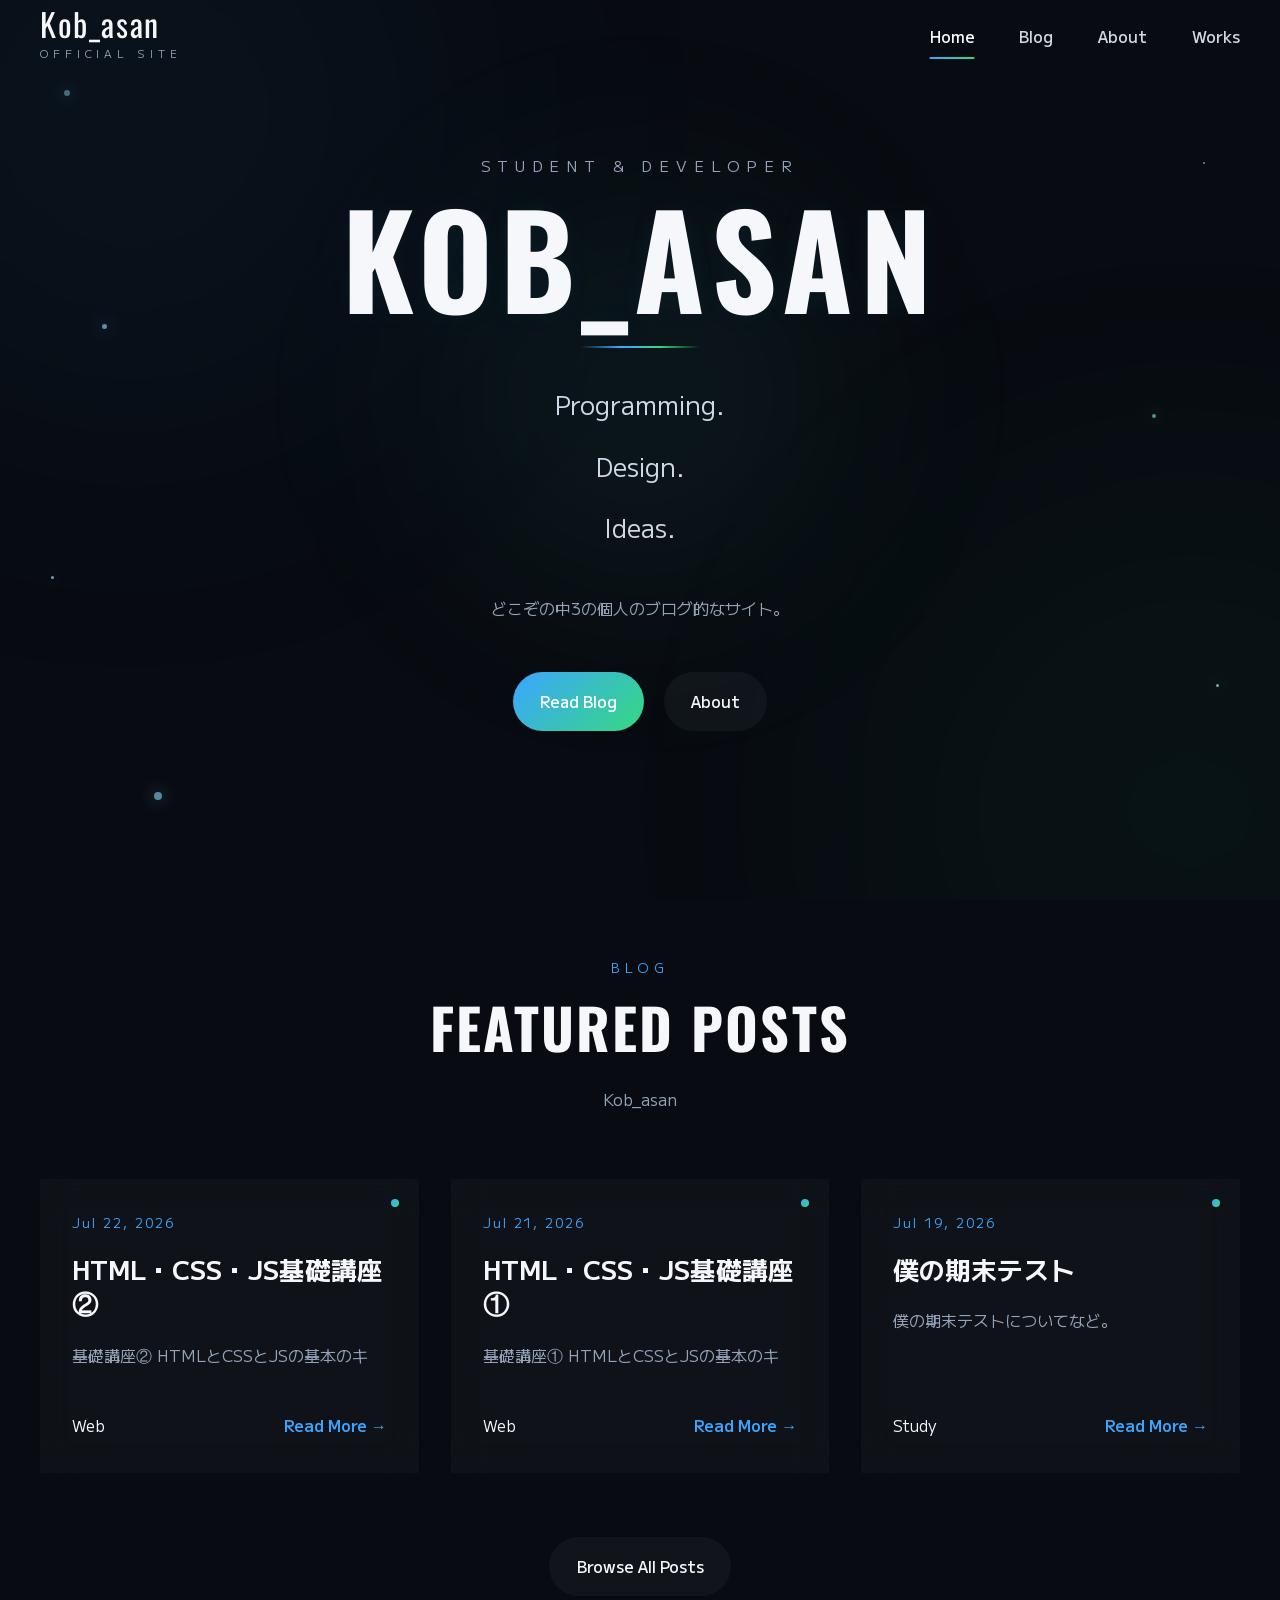
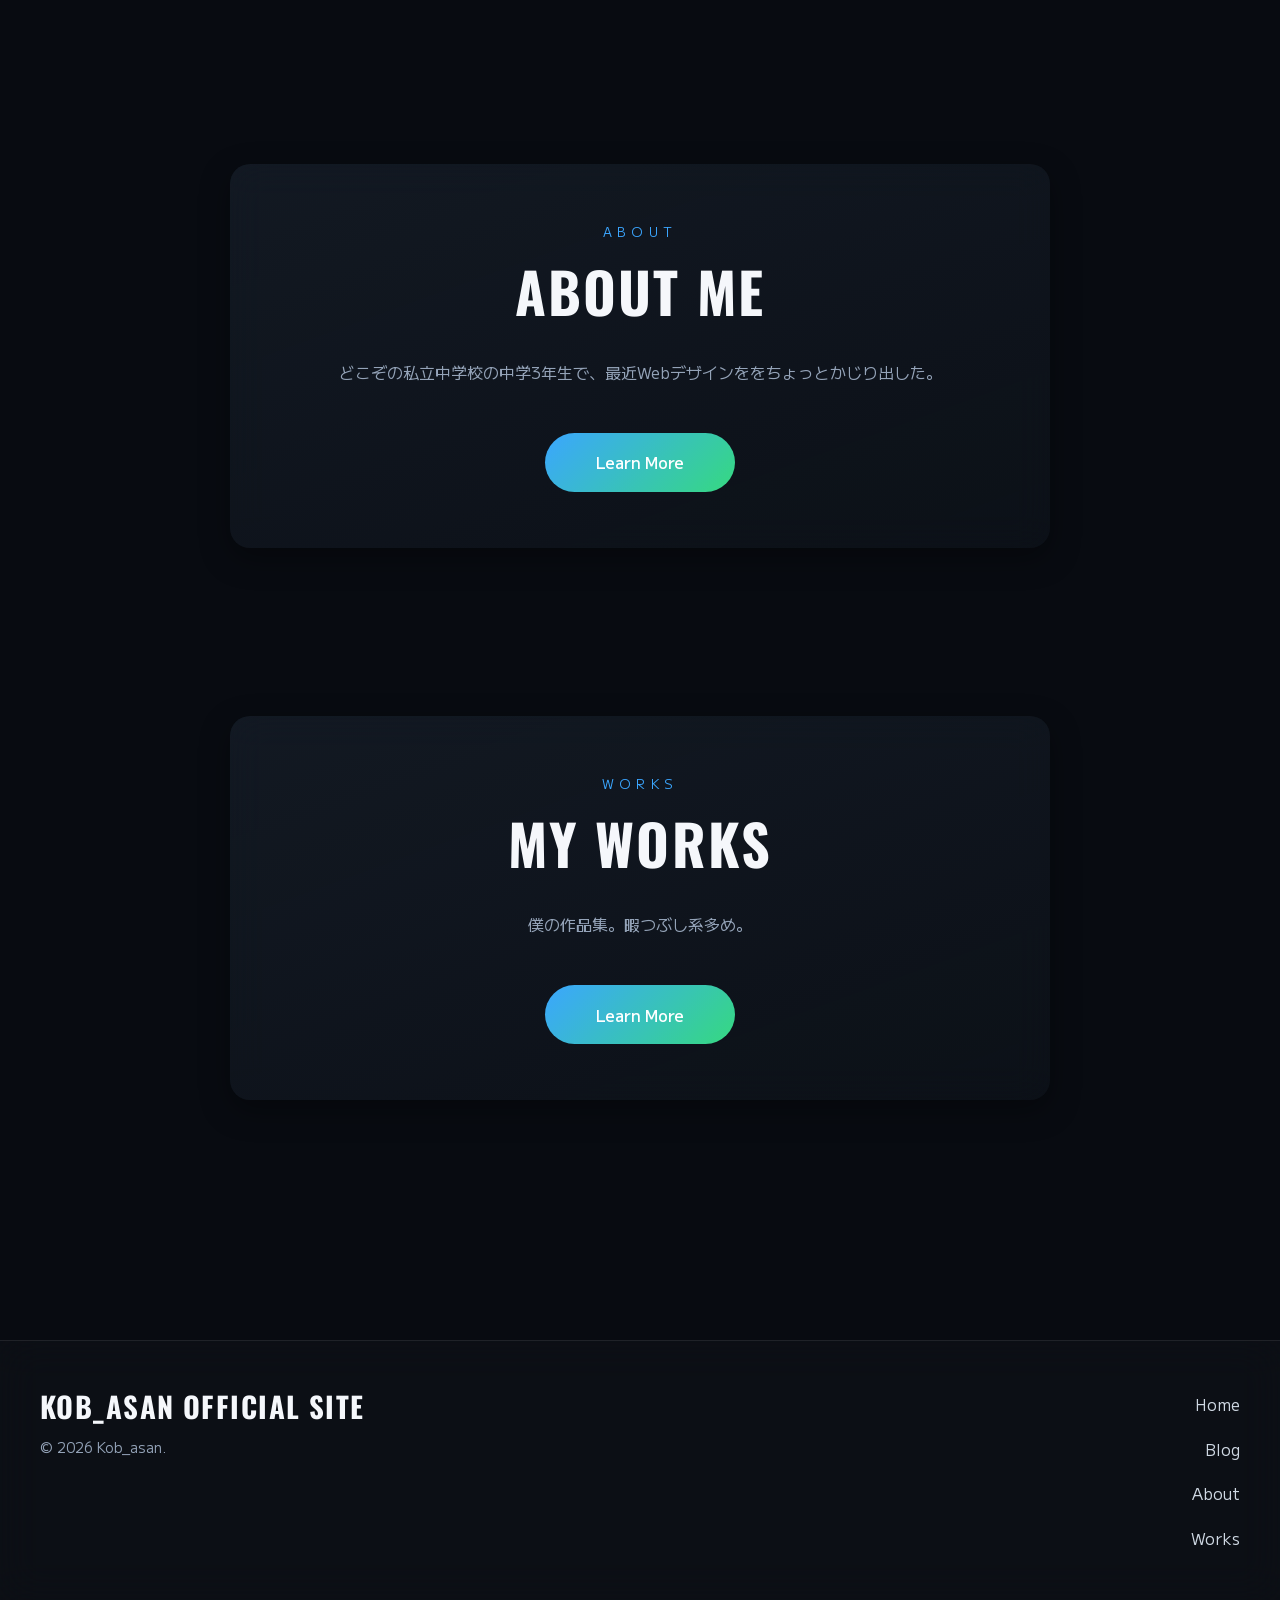
==== index.html @ 346f551e "Add files via upload" ====
<!DOCTYPE html>
<html lang="ja">

<head>

    <!-- ==========================================
         Basic
    ========================================== -->

    <meta charset="UTF-8">

    <meta name="viewport"
          content="width=device-width, initial-scale=1.0">

    <title>Kob_asan Official Site</title>

    <meta name="description"
          content="Kob_asan Official Site">

    <meta name="theme-color"
          content="#080b11">

    <link rel="icon" href="assets/favicon/favicon.jpg">

    <!-- ==========================================
         Fonts
    ========================================== -->

    <link rel="preconnect"
          href="https://fonts.googleapis.com">

    <link rel="preconnect"
          href="https://fonts.gstatic.com"
          crossorigin>

    <link href="https://fonts.googleapis.com/css2?family=M+PLUS+1:wght@300;400;500;700&family=Oswald:wght@400;500;700&display=swap"
          rel="stylesheet">

    <!-- ==========================================
         CSS
    ========================================== -->

    <link rel="stylesheet" href="assets/css/reset.css">

    <link rel="stylesheet" href="assets/css/variables.css">

    <link rel="stylesheet" href="assets/css/common.css">

    <link rel="stylesheet" href="assets/css/layout.css">

    <link rel="stylesheet" href="assets/css/header.css">

    <link rel="stylesheet" href="assets/css/footer.css">

    <link rel="stylesheet" href="assets/css/background.css">

    <link rel="stylesheet" href="assets/css/animation.css">

    <link rel="stylesheet" href="assets/css/components.css">

    <link rel="stylesheet" href="assets/css/pages/home.css">

    <link rel="stylesheet" href="assets/css/splash.css">

</head>

<body>

    <!-- ==========================================
         Splash
    ========================================== -->

    <div id="splash">

        <div class="splash-inner">

            <h1>
                Kob_asan
            </h1>

            <p>
                Official Site
            </p>

            <span class="splash-wave"></span>

        </div>

    </div>

    <!-- ==========================================
         Background
    ========================================== -->

    <div class="background">

        <div class="stars"></div>

    </div>

    <!-- ==========================================
         Header
    ========================================== -->

    <header class="site-header">

        <div class="header-inner">

            <a href="index.html" class="site-logo">

                <span class="site-logo-main">
                    Kob_asan
                </span>

                <span class="site-logo-sub">
                    OFFICIAL SITE
                </span>

            </a>

            <nav class="site-nav">

                <a href="index.html">
                    Home
                </a>

                <a href="blog.html">
                    Blog
                </a>

                <a href="about.html">
                    About
                </a>

                <a href="works.html">
                    Works
                </a> 

            </nav>

        </div>

    </header>

    <!-- ==========================================
         Hero
    ========================================== -->

    <main>

        <section class="hero">

            <div class="container">

                <div class="hero-content">

                    <p class="hero-subtitle fade-in delay-1">
                        Student &amp; Developer
                    </p>

                    <h1 class="hero-title fade-in delay-2">
                        Kob_asan
                    </h1>

                    <div class="hero-line fade-in delay-2"></div>

                    <div class="hero-keywords">

                        <p class="fade-in delay-3">
                            Programming.
                        </p>

                        <p class="fade-in delay-4">
                            Design.
                        </p>

                        <p class="fade-in delay-4">
                            Ideas.
                        </p>

                    </div>

                    <p class="hero-description fade-in delay-4">
                        どこぞの中3の個人のブログ的なサイト。
                    </p>

                    <div class="hero-buttons fade-in delay-4">

                        <a href="blog.html" class="button">
                            Read Blog
                        </a>

                        <a href="about.html" class="button button-outline">
                            About
                        </a>

                    </div>

                </div>

            </div>

        </section>
    
    <!-- ==========================================
         Featured Posts
    ========================================== -->

        <section class="featured section">

            <div class="container">

                <div class="section-heading fade-in">

                    <p class="section-label">
                        BLOG
                    </p>

                    <h2 class="section-title">
                        Featured Posts
                    </h2>

                    <p class="section-description">
                        Kob_asan
                    </p>

                </div>

                <a class="featured-grid">
                    
                    <div>

                         <p class="featured-card-date">
                             2026.07.16
                         </p>
                         
                         <h3 class="featured-card-title">                           
                            タイトル                        
                         </h3>
                        
                         <p class="featured-card-description">
                            説明                       
                         </p>

                    </div>
                    
                    <div class="featured-card-footer">
                        
                        <span class="category">
                            Website
                        </span>
                        
                        <span class="featured-read">
                            Read More →
                        </span>
                    
                    </div>
                
                </a>

                <div class="section-link fade-in">

                    <a
                        href="blog.html"
                        class="button button-outline">

                        Browse All Posts

                    </a>

                </div>

            </div>

        </section>
    
    <!-- ==========================================
          About Preview
    ========================================== -->

        <section class="about-preview section">

            <div class="container">

                <div class="about-preview-card card fade-in">

                    <p class="section-label">
                        ABOUT
                    </p>

                    <h2 class="section-title">
                        About Me
                    </h2>

                    <p class="about-preview-text">
                        どこぞの私立中学校の中学3年生で、最近Webデザインををちょっとかじり出した。
                    </p>

                    <a
                        href="about.html"
                        class="button">

                        Learn More

                    </a>

                </div>

            </div>

        </section>

    <!-- ==========================================
          Works Preview
    ========================================== -->

        <section class="about-preview section">

            <div class="container">

                <div class="about-preview-card card fade-in">

                    <p class="section-label">
                        Works
                    </p>

                    <h2 class="section-title">
                        My Works
                    </h2>

                    <p class="about-preview-text">
                        僕の作品集。暇つぶし系多め。
                    </p>

                    <a
                        href="works.html"
                        class="button">

                        Learn More

                    </a>

                </div>

            </div>

        </section>
    
    <!-- ==========================================
         Footer
    ========================================== -->

    <footer class="site-footer">

        <div class="footer-inner">

            <div class="footer-info">

                <h2 class="footer-title">
                    Kob_asan Official Site
                </h2>

                <p class="footer-copy">
                    © <span id="copyright-year"></span> Kob_asan.
                </p>

            </div>

            <nav class="footer-nav">

                <a href="index.html">
                    Home
                </a>

                <a href="blog.html">
                    Blog
                </a>

                <a href="about.html">
                    About
                </a>

                <a href="works.html">
                    Works
                </a> 

            </nav>

        </div>

    </footer>

    <!-- ==========================================
         JavaScript
    ========================================== -->

    <script
        type="module"
        src="assets/js/main.js">
    </script>

    <script
        type="module"
        src="assets/js/splash.js">
    </script>

</body>

</html>
---- assets/css/variables.css ----
/* ==========================================================
   VARIABLES.CSS
   Kob_asan Official Site
   ========================================================== */

:root {

    /* ==========================================
       Colors
    ========================================== */

    --color-bg: #080b11;
    --color-bg-secondary: #0f1520;
    --color-surface: #141b24;
    --color-surface-hover: #1a2431;

    --color-primary: #3ba6ff;
    --color-secondary: #36d980;

    --color-text: #f5f7fb;
    --color-text-light: #cfd8e3;
    --color-text-muted: #94a3b8;

    --color-border: rgba(255, 255, 255, 0.08);

    --color-shadow: rgba(0, 0, 0, 0.35);

    --color-success: #36d980;
    --color-warning: #ffcc66;
    --color-danger: #ff6b6b;
    --color-info: #3ba6ff;

    /* ==========================================
       Background Effects
    ========================================== */

    --blur-blue: rgba(59, 166, 255, 0.18);
    --blur-green: rgba(54, 217, 128, 0.16);

    --star-color: rgba(255, 255, 255, 0.85);

    /* ==========================================
       Typography
    ========================================== */

    --font-body: "M PLUS 1", sans-serif;
    --font-heading: "Oswald", "M PLUS 1", sans-serif;

    --font-size-xs: 0.75rem;
    --font-size-sm: 0.875rem;
    --font-size-md: 1rem;
    --font-size-lg: 1.125rem;
    --font-size-xl: 1.5rem;
    --font-size-2xl: 2rem;
    --font-size-3xl: 3rem;
    --font-size-4xl: 4.5rem;

    --font-weight-regular: 400;
    --font-weight-medium: 500;
    --font-weight-bold: 700;

    --line-height-body: 1.9;
    --line-height-heading: 1.2;

    /* ==========================================
       Layout
    ========================================== */

    --container-width: 1200px;
    --container-padding: 24px;

    --header-height: 72px;

    --section-space: 120px;

    /* ==========================================
       Radius
    ========================================== */

    --radius-sm: 8px;
    --radius-md: 14px;
    --radius-lg: 20px;
    --radius-xl: 28px;
    --radius-round: 9999px;

    /* ==========================================
       Shadow
    ========================================== */

    --shadow-sm: 0 4px 12px var(--color-shadow);
    --shadow-md: 0 10px 30px var(--color-shadow);
    --shadow-lg: 0 20px 60px var(--color-shadow);

    /* ==========================================
       Transition
    ========================================== */

    --transition-fast: .2s ease;
    --transition-normal: .35s ease;
    --transition-slow: .6s ease;

    /* ==========================================
       Layer
    ========================================== */

    --z-background: -10;
    --z-base: 1;
    --z-header: 1000;
    --z-overlay: 2000;
    --z-modal: 3000;

}
---- assets/css/common.css ----
/* ==========================================================
   COMMON.CSS
   Kob_asan Official Site
   ========================================================== */

html {
    overflow-x: hidden;
}

body {
    background: var(--color-bg);
    color: var(--color-text);

    font-family:
        var(--font-body),
        "M PLUS 1",
        sans-serif;
    font-size: var(--font-size-md);
    font-weight: var(--font-weight-regular);
    line-height: var(--line-height-body);

    overflow-x: hidden;
    position: relative;

    min-height: 100vh;
}

::selection {
    background: rgba(59, 166, 255, .28);
    color: var(--color-text);
}

main {
    position: relative;
    z-index: var(--z-base);
}

section {
    padding: var(--section-space) 0;
}

a {
    transition:
        color var(--transition-normal),
        opacity var(--transition-normal);
}

a:hover {
    color: var(--color-primary);
}

button {
    transition:
        background var(--transition-normal),
        color var(--transition-normal),
        transform var(--transition-fast),
        opacity var(--transition-fast);
}

button:hover {
    transform: translateY(-2px);
}

button:active {
    transform: translateY(0);
}

h1,
h2,
h3,
h4,
h5,
h6 {
    color: var(--color-text);
    line-height: var(--line-height-heading);
    font-weight: var(--font-weight-bold);
}

h1,
h2 {
    font-family:
        var(--font-heading),
        var(--font-body),
        "M PLUS 1",
        sans-serif;

    letter-spacing: .04em;
    text-transform: uppercase;
}

h3,
h4,
h5,
h6 {
    font-family: var(--font-body);
}

p {
    color: var(--color-text-light);
}

strong {
    color: var(--color-text);
    font-weight: var(--font-weight-bold);
}

small {
    color: var(--color-text-muted);
    font-size: var(--font-size-sm);
}

code,
pre {
    font-family:
        "SFMono-Regular",
        Consolas,
        "Liberation Mono",
        Menlo,
        monospace;
}

input,
textarea,
select {
    width: 100%;
}

textarea {
    resize: vertical;
}

iframe {
    border: 0;
    display: block;
}

hr {
    height: 1px;
    background: var(--color-border);
}

::-webkit-scrollbar {
    width: 3px;
}

::-webkit-scrollbar-track {
    background: var(--color-bg);
}

::-webkit-scrollbar-thumb {
    background: linear-gradient(
        180deg,
        var(--color-primary),
        var(--color-secondary)
    );
    border-radius: var(--radius-round);
}

::-webkit-scrollbar-thumb:hover {
    filter: brightness(1.15);
}

::placeholder {
    color: var(--color-text-muted);
    opacity: 1;
}
---- assets/css/layout.css ----
/* ==========================================================
   LAYOUT.CSS
   Kob_asan Official Site
   ========================================================== */

.container {
    width: min(100% - (var(--container-padding) * 2), var(--container-width));
    margin-inline: auto;
}

.container-sm {
    width: min(100% - (var(--container-padding) * 2), 900px);
    margin-inline: auto;
}

.container-lg {
    width: min(100% - (var(--container-padding) * 2), 1400px);
    margin-inline: auto;
}

.section {
    padding: var(--section-space) 0;
}

.section-sm {
    padding: calc(var(--section-space) * 0.5) 0;
}

.section-lg {
    padding: calc(var(--section-space) * 1.4) 0;
}

.flex {
    display: flex;
}

.flex-center {
    display: flex;
    align-items: center;
    justify-content: center;
}

.flex-between {
    display: flex;
    align-items: center;
    justify-content: space-between;
}

.flex-column {
    display: flex;
    flex-direction: column;
}

.grid {
    display: grid;
}

.grid-2 {
    display: grid;
    grid-template-columns: repeat(2, minmax(0, 1fr));
    gap: 32px;
}

.grid-3 {
    display: grid;
    grid-template-columns: repeat(3, minmax(0, 1fr));
    gap: 32px;
}

.grid-4 {
    display: grid;
    grid-template-columns: repeat(4, minmax(0, 1fr));
    gap: 24px;
}

.stack-xs>*+* {
    margin-top: 8px;
}

.stack-sm>*+* {
    margin-top: 16px;
}

.stack-md>*+* {
    margin-top: 24px;
}

.stack-lg>*+* {
    margin-top: 40px;
}

.stack-xl>*+* {
    margin-top: 64px;
}

.cluster {
    display: flex;
    flex-wrap: wrap;
    align-items: center;
    gap: 16px;
}

.center {
    text-align: center;
}

.full-height {
    min-height: 100vh;
}

.spacer {
    flex: 1;
}

.hidden {
    display: none !important;
}

@media (max-width: 1024px) {

    .grid-4 {
        grid-template-columns: repeat(2, minmax(0, 1fr));
    }

}

@media (max-width: 768px) {

    .grid-2,
    .grid-3,
    .grid-4 {
        grid-template-columns: 1fr;
    }

    .section {
        padding: 80px 0;
    }

    .section-lg {
        padding: 110px 0;
    }

}
---- assets/css/header.css ----
/* ==========================================================
   HEADER.CSS
   Kob_asan Official Site
   ========================================================== */

.site-header {

    position: fixed;
    inset: 0 0 auto 0;

    height: var(--header-height);

    z-index: var(--z-header);

    transition:
        background var(--transition-normal),
        backdrop-filter var(--transition-normal),
        box-shadow var(--transition-normal);

}

.site-header.scrolled {

    background: rgba(8, 11, 17, .55);

    backdrop-filter: blur(18px);
    -webkit-backdrop-filter: blur(18px);

    box-shadow:
        0 12px 40px rgba(0,0,0,.25);

}

.header-inner {

    width: min(100% - (var(--container-padding) * 2), var(--container-width));

    height: 100%;

    margin-inline: auto;

    display: flex;

    align-items: center;

    justify-content: space-between;

}

.site-logo {

    display: flex;

    flex-direction: column;

    justify-content: center;

    gap: .15rem;

}

.site-logo-main {

    font-family: var(--font-heading);

    font-size: 2rem;

    line-height: 1;

    letter-spacing: .05em;

    color: var(--color-text);

    transition: color var(--transition-normal);

}

.site-logo-sub {

    font-size: .68rem;

    letter-spacing: .45em;

    color: var(--color-text-muted);

}

.site-logo:hover .site-logo-main{

    color: var(--color-primary);

}

.site-nav{

    display:flex;

    align-items:center;

    gap:2.8rem;

}

.site-nav a{

    position:relative;

    color:var(--color-text-light);

    font-weight:500;

    transition:color var(--transition-normal);

}

.site-nav a::after{

    content:"";

    position:absolute;

    left:50%;

    bottom:-8px;

    width:0;

    height:2px;

    border-radius:999px;

    transform:translateX(-50%);

    background:linear-gradient(
        90deg,
        var(--color-primary),
        var(--color-secondary)
    );

    transition:width var(--transition-normal);

}

.site-nav a:hover,
.site-nav a.active{

    color:var(--color-text);

}

.site-nav a:hover::after,
.site-nav a.active::after{

    width:100%;

}

.header-spacer{

    height:var(--header-height);

}

/* ==========================
   Tablet
========================== */

@media (max-width:768px){

    .header-inner{

        width:min(100% - 32px, var(--container-width));

    }

    .site-logo-main{

        font-size:1.7rem;

    }

    .site-nav{

        gap:1.5rem;

    }

}

/* ==========================
   Mobile
========================== */

@media (max-width:560px){

    .site-header{

        height:64px;

    }

    .header-spacer{

        height:64px;

    }

    .site-logo-main{

        font-size:1.45rem;

    }

    .site-logo-sub{

        font-size:.55rem;

        letter-spacing:.35em;

    }

    .site-nav{

        gap:1rem;

    }

    .site-nav a{

        font-size:.92rem;

    }

}
---- assets/css/footer.css ----
/* ==========================================================
   FOOTER.CSS
   Kob_asan Official Site
   ========================================================== */

.site-footer {
    position: relative;

    margin-top: var(--section-space);

    border-top: 1px solid var(--color-border);

    background: rgba(255, 255, 255, 0.02);
}

.footer-inner {
    width: min(100% - (var(--container-padding) * 2), var(--container-width));

    margin-inline: auto;

    padding: 48px 0;

    display: flex;
    justify-content: space-between;
    align-items: flex-start;
    gap: 48px;
}

.footer-info {
    display: flex;
    flex-direction: column;
    gap: 10px;
}

.footer-title {
    font-family: var(--font-heading);
    font-size: 1.8rem;
    font-weight: var(--font-weight-bold);

    letter-spacing: .05em;
    text-transform: uppercase;

    color: var(--color-text);
}

.footer-copy {
    color: var(--color-text-muted);
    font-size: var(--font-size-sm);
}

.footer-nav {
    display: flex;
    flex-direction: column;
    align-items: flex-end;
    gap: 14px;
}

.footer-nav a {
    color: var(--color-text-light);

    transition:
        color var(--transition-normal),
        transform var(--transition-fast);
}

.footer-nav a:hover {
    color: var(--color-primary);
    transform: translateX(-4px);
}

@media (max-width: 768px) {

    .footer-inner {
        flex-direction: column;
        gap: 32px;
    }

    .footer-nav {
        align-items: flex-start;
    }

}
---- assets/css/background.css ----
/* ==========================================================
   BACKGROUND.CSS
   Kob_asan Official Site
   ========================================================== */

.background {
    position: fixed;
    inset: 0;

    overflow: hidden;
    pointer-events: none;

    z-index: var(--z-background);
}

/* ==========================================
   Blur
========================================== */

.background::before,
.background::after {

    content: "";

    position: absolute;

    width: 700px;
    height: 700px;

    border-radius: 50%;

    filter: blur(140px);

    opacity: .28;

}

.background::before {

    top: -240px;
    left: -220px;

    background: var(--blur-blue);

}

.background::after {

    right: -260px;
    bottom: -260px;

    background: var(--blur-green);

}

/* ==========================================
   Stars
========================================== */

.stars {

    position: absolute;
    inset: 0;

}

.stars span {

    position: absolute;

    width: 3px;
    height: 3px;

    border-radius: 50%;

    background: var(--star-color);

    opacity: .35;

    box-shadow:

        0 0 20px var(--star-color);

    animation:
        twinkle 4.5s ease-in-out infinite,
        floatStar 28s ease-in-out infinite;

}

/* ---------- Star Positions ---------- */

.stars span:nth-child(1){
    top:10%;
    left:5%;
}

.stars span:nth-child(2){
    top:18%;
    left:94%;
}

.stars span:nth-child(3){
    top:36%;
    left:8%;
}

.stars span:nth-child(4){
    top:46%;
    left:90%;
}

.stars span:nth-child(5){
    top:64%;
    left:4%;
}

.stars span:nth-child(6){
    top:76%;
    left:95%;
}

.stars span:nth-child(7){
    top:88%;
    left:12%;
}
/* ---------- Variation ---------- */

.stars span:nth-child(odd){

    animation-duration: 8s, 20s;

}

.stars span:nth-child(even){

    animation-duration: 6s, 16s;

}

.stars span:nth-child(3n){

    width: 7px;
    height: 7px;

    opacity: .65;

}
---- assets/css/animation.css ----
/* ==========================================================
   ANIMATION.CSS
   Kob_asan Official Site
   ========================================================== */

/* ==========================================
   Keyframes
========================================== */

@keyframes fadeUp {

    from {

        opacity: 0;

        transform: translateY(32px);

    }

    to {

        opacity: 1;

        transform: translateY(0);

    }

}

@keyframes fade {

    from {

        opacity: 0;

    }

    to {

        opacity: 1;

    }

}

@keyframes twinkle {

    0%,
    100% {

        opacity: .18;

    }

    50% {

        opacity: .65;

    }

}

@keyframes floatStar {

    0% {

        transform: translateY(0);

    }

    50% {

        transform: translateY(-8px);

    }

    100% {

        transform: translateY(0);

    }

}

@keyframes pulseGlow {

    0%,
    100% {

        opacity: .18;

        transform: scale(1);

    }

    50% {

        opacity: .28;

        transform: scale(1.03);

    }

}

/* ==========================================
   Scroll Animation
========================================== */

.fade-in {

    opacity: 0;

    transform: translateY(32px);

    transition:
        opacity .9s ease,
        transform .9s ease;

}

.fade-in.show {

    opacity: 1;

    transform: translateY(0);

}

/* ==========================================
   Hero
========================================== */

.scroll-line{

    animation:
        scrollLine 2.8s ease-in-out infinite;

}

@keyframes scrollLine {

    0%{

        opacity:.2;

        transform:translateY(0);

    }

    50%{

        opacity:.7;

        transform:translateY(8px);

    }

    100%{

        opacity:.2;

        transform:translateY(0);

    }

}

/* ==========================================
   Hover
========================================== */

.hover-lift {

    transition:
        transform var(--transition-normal),
        box-shadow var(--transition-normal);

}

.hover-lift:hover {

    transform: translateY(-6px);

}

.hover-scale {

    transition:
        transform var(--transition-normal);

}

.hover-scale:hover {

    transform: scale(1.03);

}

/* ==========================================
   Utility
========================================== */

.fade {

    animation: fade .8s ease forwards;

}

.fade-up {

    animation: fadeUp .8s ease forwards;

}
---- assets/css/components.css ----
/* ==========================================================
   COMPONENTS.CSS
   Kob_asan Official Site
   ========================================================== */

/* ==========================================
   Card
========================================== */

.card {

    background:
        linear-gradient(
            160deg,
            rgba(25, 34, 46, .62),
            rgba(16, 22, 30, .52)
        );

    backdrop-filter: blur(18px);
    -webkit-backdrop-filter: blur(18px);

    border-radius: var(--radius-lg);

    box-shadow: var(--shadow-md);

    transition:
        transform var(--transition-normal),
        box-shadow var(--transition-normal),
        background var(--transition-normal);

}

.card:hover {

    transform: translateY(-5px);

    box-shadow:
        0 20px 50px rgba(0, 0, 0, .28),
        0 0 40px rgba(59, 166, 255, .05),
        0 0 60px rgba(54, 217, 128, .03);

}

/* ==========================================
   Button
========================================== */

.button {

    display: inline-flex;
    align-items: center;
    justify-content: center;

    gap: .6rem;

    padding: .9rem 1.7rem;

    border-radius: var(--radius-round);

    background:
        linear-gradient(
            135deg,
            var(--color-primary),
            var(--color-secondary)
        );

    color: white;

    font-weight: var(--font-weight-medium);

    transition:
        transform var(--transition-fast),
        box-shadow var(--transition-normal),
        filter var(--transition-normal);

}

.button:hover {

    transform: translateY(-4px);

    filter: brightness(1.05);

    box-shadow:
        0 15px 35px rgba(59, 166, 255, .20);

}

.button-outline {

    background: rgba(255,255,255,.04);

    color: var(--color-text);

}

.button-outline:hover {

    background: rgba(255,255,255,.08);

}

/* ==========================================
   Badge
========================================== */

.badge {

    display: inline-flex;
    align-items: center;

    padding: .45rem .9rem;

    border-radius: var(--radius-round);

    background: rgba(255,255,255,.05);

    font-size: var(--font-size-sm);

    color: var(--color-text-light);

}

/* ==========================================
   Tag
========================================== */

.tag {

    display: inline-flex;

    padding: .45rem .9rem;

    border-radius: var(--radius-round);

    background: rgba(59,166,255,.10);

    color: var(--color-primary);

    font-size: var(--font-size-sm);

    transition:
        background var(--transition-normal),
        color var(--transition-normal);

}

.tag:hover {

    background: rgba(59,166,255,.18);

}

/* ==========================================
   Input
========================================== */

.input {

    width: 100%;

    padding: 1rem 1.2rem;

    border-radius: var(--radius-md);

    background: rgba(255,255,255,.04);

    color: var(--color-text);

    transition:
        background var(--transition-normal);

}

.input:focus {

    background: rgba(255,255,255,.07);

}

/* ==========================================
   Blog Card
========================================== */

.post-card {

    display: flex;
    flex-direction: column;

    gap: 1rem;

    padding: 2rem;

}

.post-date {

    color: var(--color-text-muted);

    font-size: var(--font-size-sm);

}

.post-title {

    font-family: var(--font-heading);

    font-size: 2rem;

    line-height: 1.2;

    text-transform: uppercase;

}

.post-description {

    color: var(--color-text-light);

}

.post-footer {

    margin-top: auto;

    display: flex;
    justify-content: space-between;
    align-items: center;

}

/* ==========================================
   Pagination
========================================== */

.pagination {

    display: flex;
    justify-content: center;
    align-items: center;

    gap: .8rem;

    margin-top: 4rem;

}

.pagination a,
.pagination button {

    width: 46px;
    height: 46px;

    display: flex;
    align-items: center;
    justify-content: center;

    border-radius: 50%;

    background: rgba(255,255,255,.05);

    color: var(--color-text);

    transition:
        transform var(--transition-fast),
        background var(--transition-normal);

}

.pagination a:hover,
.pagination button:hover {

    background: rgba(255,255,255,.10);

    transform: translateY(-3px);

}

.pagination .active {

    background:
        linear-gradient(
            135deg,
            var(--color-primary),
            var(--color-secondary)
        );

    color: white;

}

/* ==========================================
   Divider
========================================== */

.divider {

    width: 100%;
    height: 1px;

    background:
        linear-gradient(
            90deg,
            transparent,
            rgba(255,255,255,.08),
            transparent
        );

}

/* ==========================================
   Glass Panel
========================================== */

.glass {

    background:
        linear-gradient(
            160deg,
            rgba(25,34,46,.55),
            rgba(16,22,30,.45)
        );

    backdrop-filter: blur(16px);
    -webkit-backdrop-filter: blur(16px);

    border-radius: var(--radius-lg);

}

footer {

    position:relative;

    z-index:10;

    background:

        rgba(5,10,15,.85);

    backdrop-filter:

        blur(20px);

}
---- assets/css/pages/home.css ----
/* ==========================================================
   HOME.CSS
========================================================== */

/* ==========================================================
   hero
========================================================== */

.hero {

    min-height: calc(100svh - var(--header-height));

    display: flex;

    align-items: center;

    position: relative;

}

.hero > .container {

    display: flex;

    flex-direction: column;

    justify-content: center;

    align-items: center;

    text-align: center;

    transform: translateY(clamp(1.5rem, 3vh, 2.5rem));

}

.hero-content::before {

    content: "";

    position: absolute;

    left: 50%;
    top: 42%;

    transform: translate(-50%, -50%);

    width: 520px;
    height: 520px;

    border-radius: 50%;

    background:
        radial-gradient(
            circle,
            rgba(59,166,255,.08) 0%,
            rgba(54,217,128,.05) 45%,
            transparent 72%
        );

    filter: blur(90px);

    z-index: -1;

    animation: pulseGlow 18s ease-in-out infinite;

}

.hero-content {

    position: relative;

    max-width: 760px;

    z-index: 1;

}

.hero-subtitle {

    font-size: .95rem;

    letter-spacing: .45em;

    text-transform: uppercase;

    color: var(--color-text-muted);

}

.hero-title{

    margin-top:1.2rem;

    font-size:clamp(4.8rem,11vw,8rem);

    line-height:.9;

    letter-spacing:.05em;

    text-shadow:
        0 0 24px rgba(59,166,255,.06);

}

.hero-line{

    position:relative;

    width:120px;

    height:2px;

    margin:2rem auto;

    border-radius:999px;

    background:
        linear-gradient(
            90deg,
            transparent,
            var(--color-primary),
            var(--color-secondary),
            transparent
        );

}

.hero-keywords {

    display: flex;

    flex-direction: column;

    gap: .8rem;

}

.hero-keywords p {

    font-size: clamp(1.2rem, 2vw, 1.6rem);

    color: var(--color-text-light);

}

.hero-description {

    max-width: 560px;

    margin: 2.5rem auto 0;

    color: var(--color-text-muted);

    line-height: 2;

}

.hero-buttons{

    margin-top:3rem;

    display:flex;

    justify-content:center;

    gap:20px;

}


/* ==========================================
   Featured
========================================== */

.featured {

    position: relative;

}

.section-heading {

    max-width: 680px;

    margin-inline: auto;

    text-align: center;

}

.section-label {

    margin-bottom: .8rem;

    color: var(--color-primary);

    font-size: .8rem;

    letter-spacing: .4em;

    text-transform: uppercase;

}

.section-title {

    font-size: clamp(2.2rem, 5vw, 3.5rem);

}

.section-description {

    margin-top: 1.5rem;

    color: var(--color-text-muted);

}

.featured-grid {

    margin-top: 4rem;

    display: grid;

    grid-template-columns: repeat(3, 1fr);

    gap: 2rem;

}

.section-link {

    margin-top: 4rem;

    display: flex;

    justify-content: center;

}

/* ==========================================================
   Featured Posts
========================================================== */

.featured{

    padding-top:8rem;

}

.featured-grid{

    margin-top:4rem;

    display:grid;

    grid-template-columns:
        repeat(
            auto-fit,
            minmax(320px,1fr)
        );

    gap:2rem;

}

.featured-card::before{

    content:"";

    position:absolute;

    top:20px;

    right:20px;

    width:8px;

    height:8px;

    border-radius:50%;

    background:

        linear-gradient(

            135deg,

            var(--color-primary),

            var(--color-secondary)

        );

}

.featured-card{

    position:relative;

    display:flex;

    flex-direction:column;

    justify-content:space-between;

    min-height:290px;

    padding:2rem;

    overflow:hidden;

    border-radius:var(--radius-large);

    background:rgba(255,255,255,.03);

    backdrop-filter:blur(18px);

    -webkit-backdrop-filter:blur(18px);

    transition:

        transform .35s ease,

        background .35s ease,

        box-shadow .35s ease;

}

.featured-card:hover{

    transform:translateY(-6px);

    background:rgba(255,255,255,.05);

    box-shadow:

        0 20px 45px

        rgba(0,0,0,.22);

}

.featured-card-title{

    font-size:1.6rem;

    line-height:1.35;

}

.featured-card-date{

    margin-bottom:1rem;

    font-size:.82rem;

    letter-spacing:.15em;

    color:var(--color-primary);

}

.featured-card-description{

    margin-top:1.2rem;

    line-height:1.9;

    color:var(--color-text-muted);

}

.featured-card-footer{

    margin-top:2.5rem;

    display:flex;

    justify-content:space-between;

    align-items:center;

}

.featured-read{

    color:var(--color-primary);

    font-weight:600;

    transition:.3s;

}

.featured-card:hover .featured-read{

    letter-spacing:.08em;

}


/* ==========================================================
   About Preview
========================================================== */

.about-preview{

    padding-top:3rem;

}

.about-preview-card{

    max-width:820px;

    margin-inline:auto;

    padding:3.5rem;

    text-align:center;

}

.about-preview-text{

    max-width:620px;

    margin:

        2rem auto

        2.8rem;

    line-height:2;

    color:var(--color-text-muted);

}

.about-preview .button{

    min-width:190px;

}

/* ==========================================
   Media
========================================== */

@media (max-width: 768px) {

    .hero-title {

        font-size: clamp(3.8rem, 16vw, 5.5rem);

    }

    .hero-buttons {

        flex-direction: column;

        align-items: center;

    }

    .hero-buttons .button {

        width: 220px;

    }

    .scroll-indicator {

        bottom: 2rem;

    }

}

@media (max-width: 560px) {

    .hero {

        padding: 2rem 0;

    }

    .hero-line {

        width: 90px;

    }

    .hero-description {

        font-size: .95rem;

    }

}

@media (max-width: 900px){

    .featured-grid{

        grid-template-columns:1fr;

    }

}

@media(max-width:768px){

    .featured{

        padding-top:6rem;

    }

    .featured-card{

        min-height:250px;

    }

}

@media (max-width:768px){

    .about-preview-card{

        padding:2.5rem;

    }

}

@media (max-width:560px){

    .about-preview-card{

        padding:2rem 1.5rem;

    }

}
---- assets/css/splash.css ----
/* ==========================================================
   SPLASH
   Kob_asan Official Site
========================================================== */


#splash {

    position:fixed;

    inset:0;


    display:flex;

    justify-content:center;

    align-items:center;


    background:

    #080b11;


    z-index:99999;


    overflow:hidden;


}



.splash-inner {


    position:relative;


    text-align:center;


}





.splash-inner::before {


    content:"";


    position:absolute;


    inset:-300px;


    background:

    radial-gradient(

        circle,

        rgba(142,220,255,.18),

        transparent 60%

    );


    animation:

    glow 2s ease infinite;


}





.splash-inner h1 {


    position:relative;


    margin:0;


    font-family:

    "Oswald",
    sans-serif;


    font-size:

    clamp(3rem,10vw,5rem);



    letter-spacing:.08em;


    background:

    linear-gradient(

        135deg,

        #8edcff,

        #7fffd4

    );


    -webkit-background-clip:text;

    color:transparent;



    opacity:0;


    transform:translateY(20px);


    animation:

    splashTitle .8s ease forwards;



}





.splash-inner p {


    position:relative;


    margin-top:1rem;


    color:

    rgba(255,255,255,.55);


    letter-spacing:.35em;


    font-size:.8rem;


    opacity:0;


    animation:

    splashSub .8s ease .25s forwards;



}





/* 波紋 */

.splash-wave {


    position:absolute;


    left:50%;

    top:50%;



    width:10px;

    height:10px;



    transform:

    translate(-50%,-50%);



    border-radius:50%;


    border:

    1px solid rgba(142,220,255,.8);



    animation:

    wave 1.2s ease .35s forwards;



}





/* 星 */

#splash::before {


    content:"";


    position:absolute;


    inset:0;


    background-image:


    radial-gradient(

        circle,

        rgba(255,255,255,.8) 1px,

        transparent 2px

    );



    background-size:

    140px 140px;



    opacity:.25;


}







@keyframes splashTitle {


to {


opacity:1;

transform:translateY(0);


}


}





@keyframes splashSub {


to {


opacity:1;


}


}







@keyframes wave {


0%{


width:10px;

height:10px;

opacity:.8;


}



100%{


width:1000px;

height:1000px;


opacity:0;


}



}







@keyframes glow {


0%,

100%{

opacity:.6;

}


50%{

opacity:1;

}


}





/* 終了 */


#splash.hide {


    animation:

    splashRemove .6s ease forwards;


}



@keyframes splashRemove {


to {


opacity:0;


visibility:hidden;


}



}
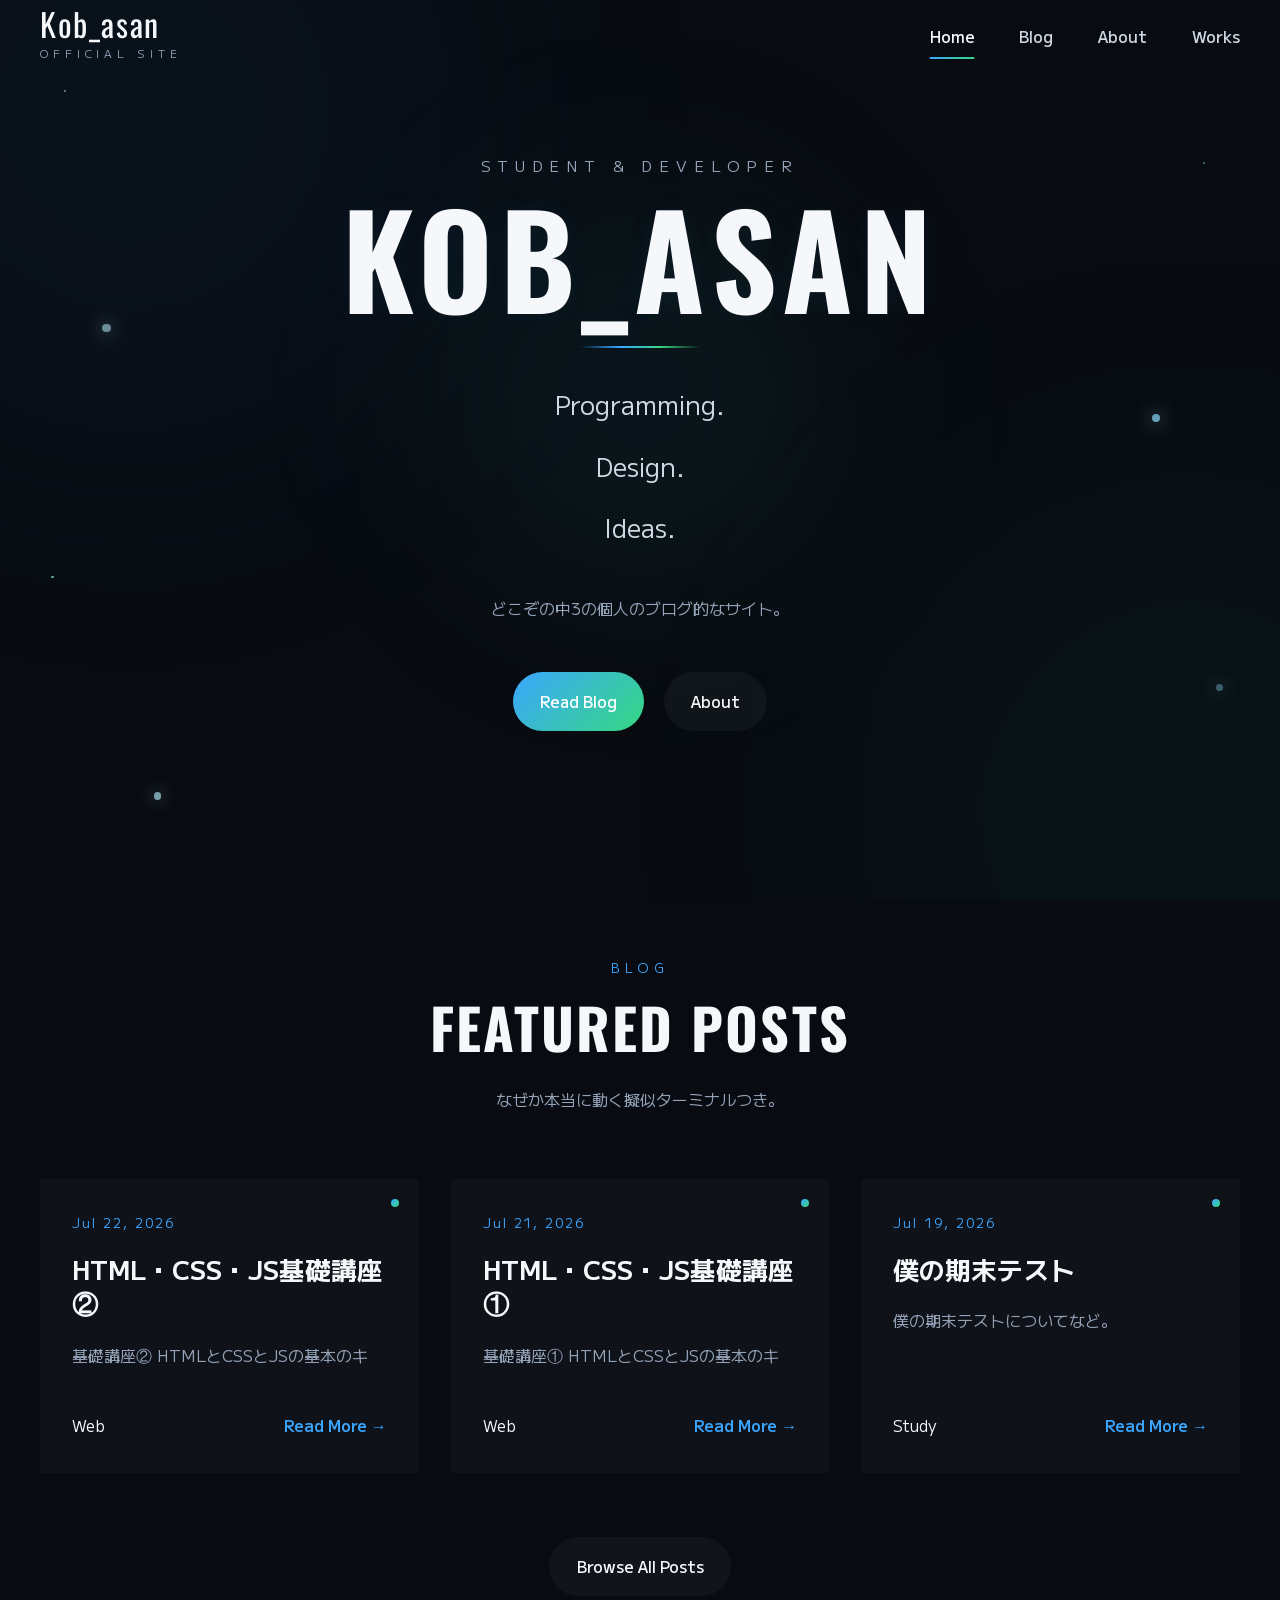
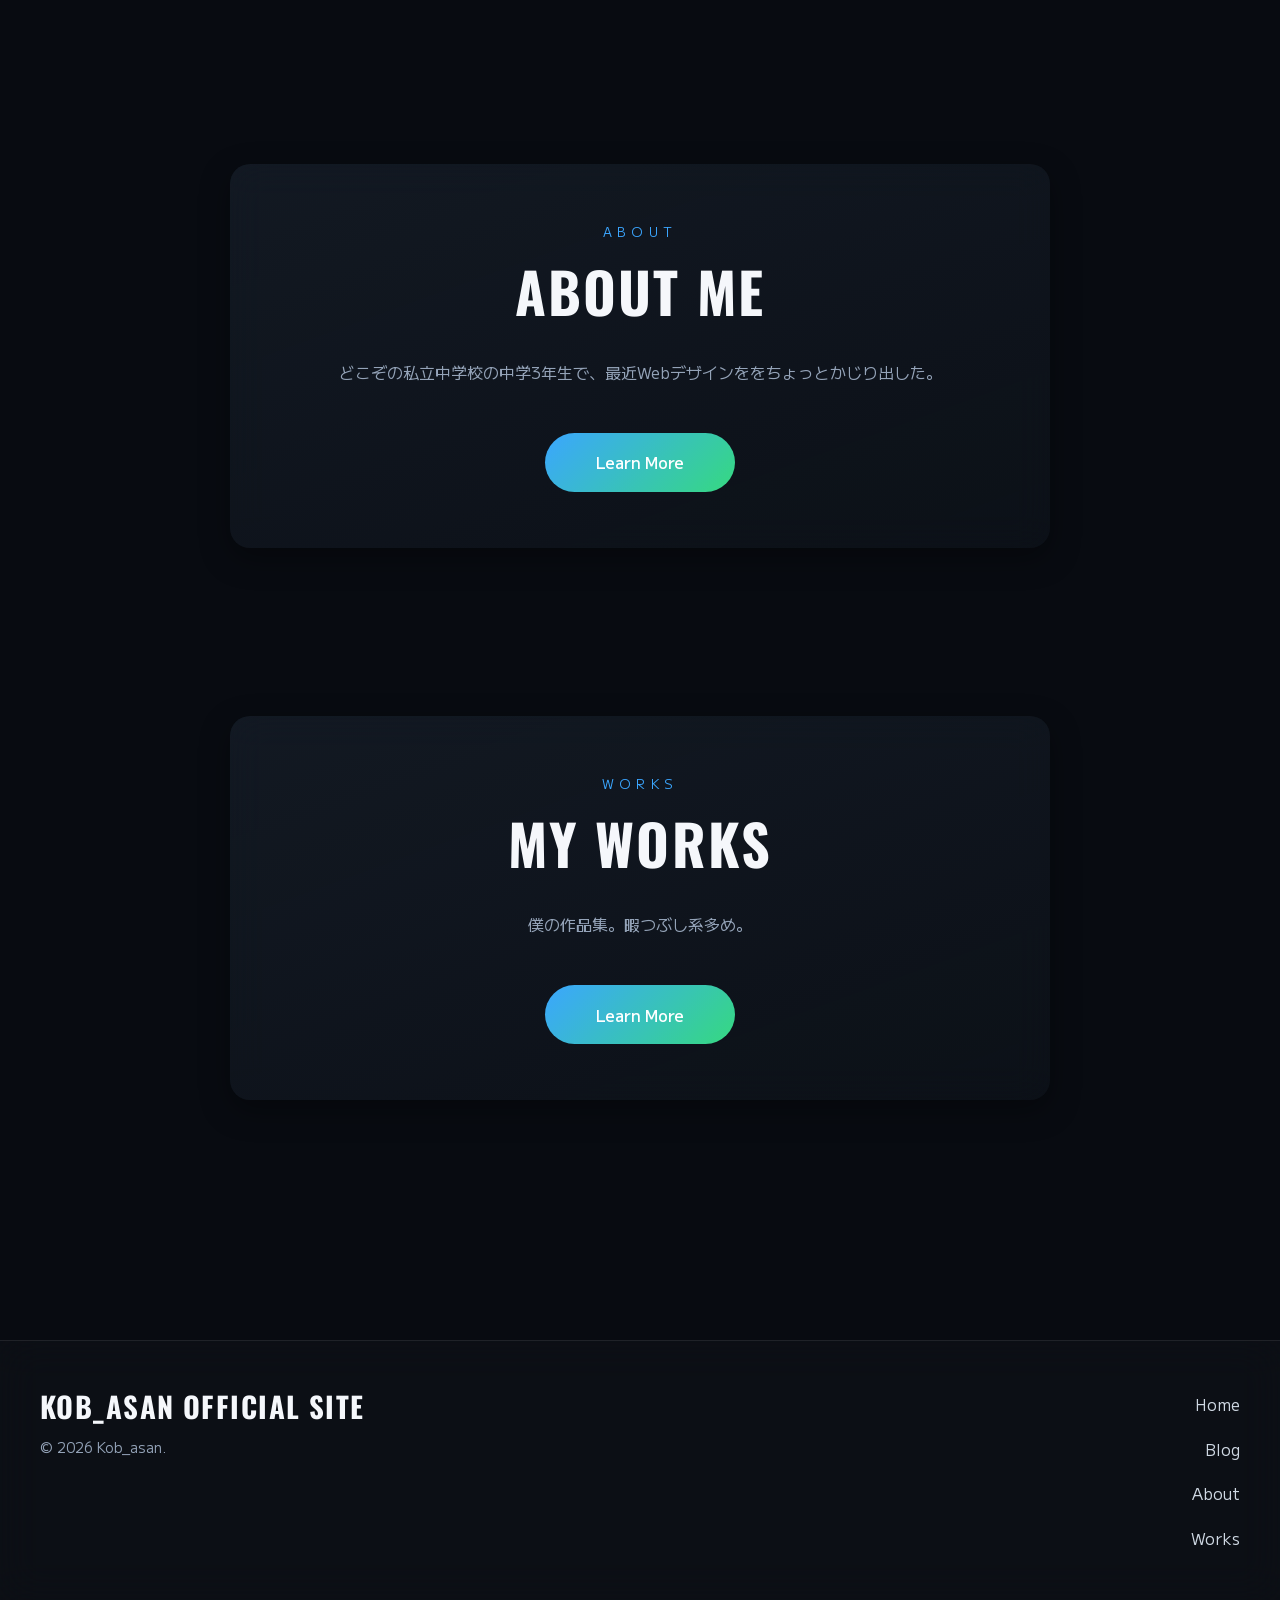
==== commit eb73545b: "Update index.html" ====
--- a/index.html
+++ b/index.html
@@ -221,7 +221,7 @@
                     </h2>
 
                     <p class="section-description">
-                        Kob_asan
+                        なぜか本当に動く擬似ターミナルつき。
                     </p>
 
                 </div>
@@ -406,4 +406,4 @@
 
 </body>
 
-</html>+</html>
